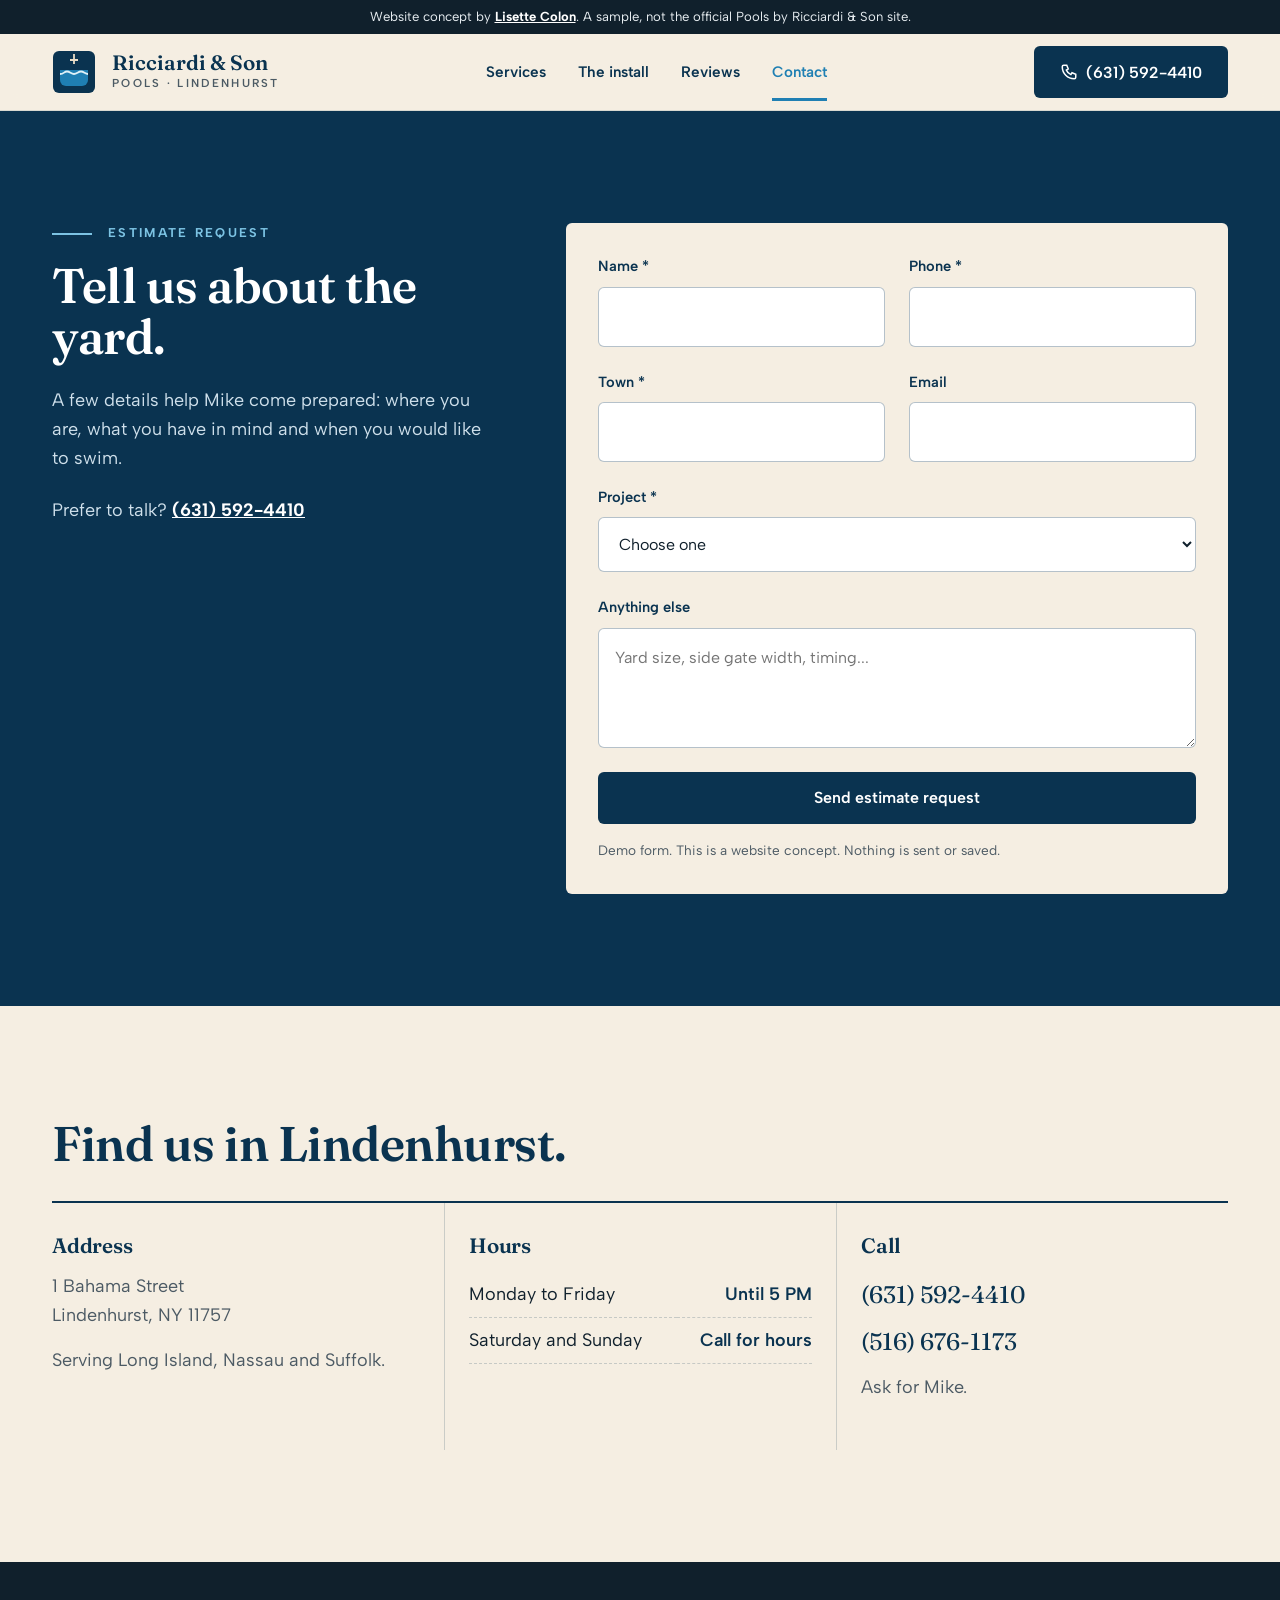
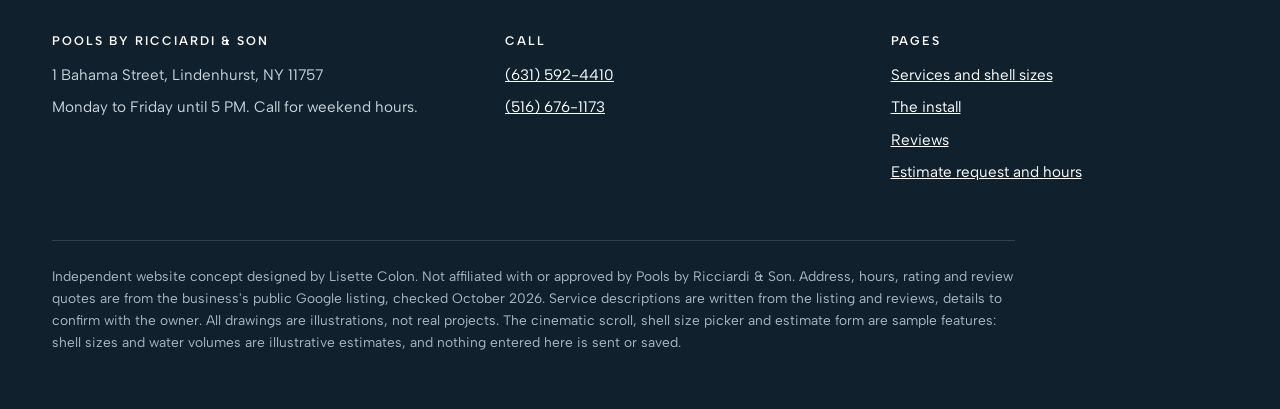
==== contact.html @ 83c2dae8 "Split Ricciardi concept into five pages Home (hero, at-a-glance, overview links, estimate CTA), Serv" ====
<!doctype html>
<html lang="en">
<head>
<meta charset="utf-8">
<meta name="viewport" content="width=device-width, initial-scale=1">
<title>Estimate request and hours | Pools by Ricciardi &amp; Son (concept)</title>
<meta name="description" content="Website concept for Pools by Ricciardi & Son of Lindenhurst, NY: address, hours, phone numbers and a sample estimate request form.">
<meta name="robots" content="noindex">
<link rel="preconnect" href="https://fonts.googleapis.com">
<link rel="preconnect" href="https://fonts.gstatic.com" crossorigin>
<link href="https://fonts.googleapis.com/css2?family=Fraunces:opsz,wght@9..144,400;9..144,600;9..144,700&family=Albert+Sans:wght@400;500;600;700&display=swap" rel="stylesheet">
<link rel="stylesheet" href="styles.css">
</head>
<body>
<a class="skip" href="#main">Skip to content</a>
<div class="concept">Website concept by <a href="https://www.lisettecolon.com">Lisette Colon</a>. A sample, not the official Pools by Ricciardi &amp; Son site.</div>

<header class="site">
 <div class="wrap hd">
  <a class="brand" href="index.html" aria-label="Pools by Ricciardi and Son, home">
   <svg viewBox="0 0 44 44" aria-hidden="true"><rect x="1" y="1" width="42" height="42" rx="6" fill="#0a3350"/><path d="M8 20h28v10a6 6 0 0 1-6 6H14a6 6 0 0 1-6-6z" fill="#1f7fb3"/><path d="M8 24c4 0 4-2.5 7-2.5S19 24 22 24s4-2.5 7-2.5 4 2.5 7 2.5" stroke="#dff1f8" stroke-width="1.8" fill="none"/><path d="M22 4v10M18 10h8" stroke="#e9dcc6" stroke-width="1.8"/></svg>
   <span><b>Ricciardi &amp; Son</b><small>Pools &middot; Lindenhurst</small></span>
  </a>
  <nav id="nav" aria-label="Main">
   <ul>
    <li><a href="services.html">Services</a></li>
    <li><a href="install.html">The install</a></li>
    <li><a href="reviews.html">Reviews</a></li>
    <li><a href="contact.html" aria-current="page">Contact</a></li>
   </ul>
  </nav>
  <div class="hd-call">
   <a class="btn btn-deep" href="tel:+16315924410"><svg viewBox="0 0 24 24" fill="none" stroke="currentColor" stroke-width="2" aria-hidden="true"><path d="M5 3h4l2 5-2.5 1.5a11 11 0 0 0 6 6L16 13l5 2v4a2 2 0 0 1-2 2A16 16 0 0 1 3 5a2 2 0 0 1 2-2"/></svg>(631) 592-4410</a>
   <button class="menu-btn" aria-expanded="false" aria-controls="nav" aria-label="Menu"><span></span><span></span><span></span></button>
  </div>
 </div>
</header>

<main id="main">
<section class="contact" id="contact">
 <div class="wrap contact-grid">
  <div>
   <p class="eyebrow" style="color:var(--pool-l)">Estimate request</p>
   <h1>Tell us about the yard.</h1>
   <p class="lede">A few details help Mike come prepared: where you are, what you have in mind and when you would like to swim.</p>
   <p class="lede">Prefer to talk? <a href="tel:+16315924410" style="color:#fff;font-weight:700">(631) 592-4410</a></p>
  </div>
  <div>
   <form class="form" data-demo data-done="done1" novalidate>
    <div class="fgrid">
     <div class="field"><label for="f-name">Name *</label><input id="f-name" name="name" required autocomplete="name"><span class="msg">Please add your name.</span></div>
     <div class="field"><label for="f-phone">Phone *</label><input id="f-phone" name="phone" type="tel" required autocomplete="tel"><span class="msg">Please add a phone number.</span></div>
     <div class="field"><label for="f-town">Town *</label><input id="f-town" name="town" required><span class="msg">Which town is the yard in?</span></div>
     <div class="field"><label for="f-email">Email</label><input id="f-email" name="email" type="email" autocomplete="email"><span class="msg">That email looks incomplete.</span></div>
     <div class="field full"><label for="f-type">Project *</label><select id="f-type" name="type" required><option value="">Choose one</option><option>New in-ground fiberglass pool</option><option>Pool with spa</option><option>Spa</option><option>Something else</option></select><span class="msg">Please choose a project.</span></div>
     <div class="field full"><label for="f-msg">Anything else</label><textarea id="f-msg" name="msg" placeholder="Yard size, side gate width, timing..."></textarea></div>
    </div>
    <button class="btn btn-deep" type="submit" style="margin-top:var(--s4);width:100%">Send estimate request</button>
    <p class="demo-note">Demo form. This is a website concept. Nothing is sent or saved.</p>
   </form>
   <div class="done" id="done1" hidden tabindex="-1">
    <h3>Demo complete.</h3>
    <p>This is a website concept, so nothing was sent or saved. On the live site, this request would go straight to Ricciardi &amp; Son.</p>
    <button class="btn btn-deep restart" type="button">Start over</button>
   </div>
  </div>
 </div>
</section>

<section class="visit" id="visit">
 <div class="wrap">
  <h2>Find us in Lindenhurst.</h2>
  <div class="visit-grid">
   <div>
    <h3>Address</h3>
    <p>1 Bahama Street<br>Lindenhurst, NY 11757</p>
    <p>Serving Long Island, Nassau and Suffolk.</p>
   </div>
   <div>
    <h3>Hours</h3>
    <table class="hours"><tbody>
     <tr><td>Monday to Friday</td><td>Until 5 PM</td></tr>
     <tr><td>Saturday and Sunday</td><td>Call for hours</td></tr>
    </tbody></table>
   </div>
   <div>
    <h3>Call</h3>
    <a class="tel" href="tel:+16315924410">(631) 592-4410</a><br>
    <a class="tel" href="tel:+15166761173">(516) 676-1173</a>
    <p style="margin-top:var(--s2)">Ask for Mike.</p>
   </div>
  </div>
 </div>
</section>
</main>

<footer>
 <div class="wrap">
  <div class="ft">
   <div>
    <h4>Pools by Ricciardi &amp; Son</h4>
    <p>1 Bahama Street, Lindenhurst, NY 11757</p>
    <p>Monday to Friday until 5 PM. Call for weekend hours.</p>
   </div>
   <div>
    <h4>Call</h4>
    <p><a href="tel:+16315924410">(631) 592-4410</a></p>
    <p><a href="tel:+15166761173">(516) 676-1173</a></p>
   </div>
   <div>
    <h4>Pages</h4>
    <p><a href="services.html">Services and shell sizes</a></p>
    <p><a href="install.html">The install</a></p>
    <p><a href="reviews.html">Reviews</a></p>
    <p><a href="contact.html">Estimate request and hours</a></p>
   </div>
  </div>
  <p class="disc">Independent website concept designed by Lisette Colon. Not affiliated with or approved by Pools by Ricciardi &amp; Son. Address, hours, rating and review quotes are from the business's public Google listing, checked October 2026. Service descriptions are written from the listing and reviews, details to confirm with the owner. All drawings are illustrations, not real projects. The cinematic scroll, shell size picker and estimate form are sample features: shell sizes and water volumes are illustrative estimates, and nothing entered here is sent or saved.</p>
 </div>
</footer>
<a class="btn btn-deep sticky-call" href="tel:+16315924410">Call (631) 592-4410</a>
<script src="site.js"></script>
</body>
</html>
---- styles.css ----
:root{
 --deep:#0a3350;--deep-2:#0e4466;--pool:#1f7fb3;--pool-l:#7cc3e3;--foam:#dff1f8;
 --sand:#e9dcc6;--trav:#f5eee2;--trav-d:#d6c4a5;--stone:#8a7458;--ink:#10202c;--muted:#4c5a64;--white:#fff;
 --s1:4px;--s2:8px;--s3:16px;--s4:24px;--s5:32px;--s6:48px;--s7:72px;--s8:112px;
 --wrap:1240px;--r:6px;
 --serif:"Fraunces",Georgia,"Times New Roman",serif;--sans:"Albert Sans",system-ui,-apple-system,"Segoe UI",sans-serif;
}
*{box-sizing:border-box}
html{scroll-behavior:smooth}
body{margin:0;font-family:var(--sans);font-size:18px;line-height:1.6;color:var(--ink);background:var(--trav);-webkit-font-smoothing:antialiased;overflow-x:hidden}
a{color:inherit}
:focus-visible{outline:3px solid #f0a33a;outline-offset:3px;border-radius:2px}
h1,h2,h3,h4{font-family:var(--serif);font-style:normal;font-weight:600;line-height:1.05;margin:0;letter-spacing:-.01em}
em,i{font-style:normal}
p{margin:0 0 var(--s3)}
.wrap{max-width:var(--wrap);margin:0 auto;padding:0 var(--s5)}
.skip{position:absolute;left:-999px;top:0;background:#fff;padding:var(--s2) var(--s3);z-index:100}
.skip:focus{left:var(--s3);top:var(--s3)}
.eyebrow{font-size:.8rem;font-weight:700;letter-spacing:.18em;text-transform:uppercase;color:var(--pool);margin:0 0 var(--s3);display:flex;align-items:center;gap:var(--s3)}
.eyebrow::before{content:"";width:40px;height:2px;background:currentColor}
.btn{display:inline-flex;align-items:center;justify-content:center;gap:var(--s2);min-height:52px;padding:0 var(--s4);border-radius:var(--r);font:600 1rem var(--sans);text-decoration:none;border:2px solid transparent;cursor:pointer;transition:background .2s,color .2s,border-color .2s}
.btn-deep{background:var(--deep);color:#fff}.btn-deep:hover{background:var(--deep-2)}
.btn-ghost{border-color:var(--deep);color:var(--deep);background:transparent}.btn-ghost:hover{background:var(--deep);color:#fff}
.btn-sand{background:var(--sand);color:var(--deep)}.btn-sand:hover{background:#fff}
.btn svg{width:18px;height:18px}

/* concept bar */
.concept{background:var(--ink);color:#e8eef2;font-size:.82rem;text-align:center;padding:var(--s2) var(--s3);line-height:1.4}
.concept a{color:#fff;font-weight:700}

/* header */
header.site{position:sticky;top:0;z-index:50;background:rgba(245,238,226,.94);backdrop-filter:blur(8px);border-bottom:1px solid rgba(10,51,80,.12)}
.hd{display:flex;align-items:center;justify-content:space-between;gap:var(--s4);min-height:76px}
.brand{display:flex;align-items:center;gap:var(--s3);text-decoration:none;color:var(--deep)}
.brand svg{width:44px;height:44px;flex:none}
.brand b{font-family:var(--serif);font-weight:600;font-size:1.3rem;display:block;line-height:1.05}
.brand small{display:block;font-size:.72rem;letter-spacing:.2em;text-transform:uppercase;color:var(--muted);font-weight:600}
nav#nav ul{list-style:none;display:flex;gap:var(--s5);margin:0;padding:0}
nav#nav a{text-decoration:none;font-weight:600;font-size:.95rem;color:var(--deep);padding:var(--s3) 0;display:inline-block;min-height:44px}
nav#nav a:hover{color:var(--pool)}
.hd-call{display:flex;align-items:center;gap:var(--s3)}
.menu-btn{display:none;width:48px;height:48px;border:1.5px solid var(--deep);border-radius:var(--r);background:transparent;cursor:pointer;color:var(--deep)}
.menu-btn span{display:block;width:20px;height:2px;background:currentColor;margin:4px auto;transition:transform .2s}
.menu-btn[aria-expanded="true"] span:nth-child(1){transform:translateY(6px) rotate(45deg)}
.menu-btn[aria-expanded="true"] span:nth-child(2){opacity:0}
.menu-btn[aria-expanded="true"] span:nth-child(3){transform:translateY(-6px) rotate(-45deg)}

/* hero */
.hero{position:relative;padding:var(--s7) 0 0;overflow:hidden}
.hero-grid{display:grid;grid-template-columns:1.15fr .85fr;gap:var(--s6);align-items:end}
.hero h1{font-size:clamp(2.6rem,5.6vw,5.2rem);color:var(--deep);font-weight:600;letter-spacing:-.025em}
.hero h1 .lift{display:inline-block;color:var(--pool)}
.hero-side p{font-size:1.15rem;color:var(--muted);max-width:30em}
.hero-actions{display:flex;flex-wrap:wrap;gap:var(--s3);margin-top:var(--s4)}
.section-draw{margin-top:var(--s6);position:relative}
.section-draw svg{display:block;width:100%;height:auto}
.draw-cap{display:flex;justify-content:space-between;gap:var(--s4);flex-wrap:wrap;font-size:.8rem;letter-spacing:.14em;text-transform:uppercase;color:var(--muted);font-weight:600;padding:var(--s3) 0}
.wave-anim{animation:drift 7s ease-in-out infinite alternate}
@keyframes drift{from{transform:translateX(0)}to{transform:translateX(-40px)}}

/* proof */
.proof{background:var(--deep);color:#fff}
.proof .wrap{display:grid;grid-template-columns:auto 1fr 1fr 1fr;align-items:center;gap:var(--s5);padding-top:var(--s5);padding-bottom:var(--s5)}
.score{display:flex;align-items:baseline;gap:var(--s3)}
.score b{font-family:var(--serif);font-size:3.4rem;font-weight:600;line-height:1}
.stars{display:flex;gap:2px}
.stars svg{width:18px;height:18px}
.proof-item{border-left:1px solid rgba(255,255,255,.22);padding-left:var(--s4)}
.proof-item b{display:block;font-family:var(--serif);font-size:1.35rem;font-weight:600}
.proof-item span{font-size:.92rem;color:#c5d9e6}

/* services spec */
.spec{padding:var(--s8) 0}
.spec-grid{display:grid;grid-template-columns:.8fr 1.2fr;gap:var(--s7)}
.spec-head{position:sticky;top:120px;align-self:start}
.spec-head h1,.spec-head h2{font-size:clamp(2.2rem,3.8vw,3.4rem);color:var(--deep)}
.spec-head p{margin-top:var(--s4);color:var(--muted)}
.rows{border-top:2px solid var(--deep)}
.row{display:grid;grid-template-columns:72px 1fr;gap:var(--s4);padding:var(--s5) 0;border-bottom:1px solid rgba(10,51,80,.18)}
.row .n{font-family:var(--serif);font-size:2rem;color:var(--pool);line-height:1}
.row h3{font-size:1.7rem;color:var(--deep);margin-bottom:var(--s2)}
.row p{color:var(--muted);margin:0}
.tagline{display:inline-block;margin-top:var(--s3);font-size:.78rem;font-weight:700;letter-spacing:.14em;text-transform:uppercase;color:var(--stone)}
.row dl{display:grid;grid-template-columns:repeat(3,1fr);gap:var(--s3);margin:var(--s4) 0 0}
.row dt{font-size:.74rem;letter-spacing:.14em;text-transform:uppercase;color:var(--muted);font-weight:700}
.row dd{margin:var(--s1) 0 0;font-weight:600;color:var(--deep)}

/* add-on cinematic */
.addon{background:var(--deep);color:#fff;position:relative}
.addon-intro{padding:var(--s8) 0 var(--s6)}
.addon-intro .eyebrow{color:var(--pool-l)}
.addon-top{display:grid;grid-template-columns:1.2fr .8fr;gap:var(--s6);align-items:start}
.addon h1,.addon h2{font-size:clamp(2.2rem,4vw,3.6rem)}
.addon-intro p{color:#cfe0eb}
.price-card{border:1px solid rgba(255,255,255,.25);border-radius:var(--r);padding:var(--s5)}
.price-card .price{font-family:var(--serif);font-size:2.6rem;line-height:1}
.price-card .price small{font-family:var(--sans);font-size:.9rem;color:#cfe0eb;margin-left:var(--s2)}
.price-card ul{margin:var(--s4) 0 0;padding:0;list-style:none}
.price-card li{padding:var(--s2) 0 var(--s2) var(--s5);position:relative;color:#e6eff5;border-top:1px solid rgba(255,255,255,.1)}
.price-card li::before{content:"";position:absolute;left:0;top:19px;width:16px;height:2px;background:var(--pool-l)}
.sample-note{margin-top:var(--s4);font-size:.88rem;color:#b9d3e3;border-left:3px solid #f0a33a;padding-left:var(--s3)}
.cine-track{height:280vh;position:relative}
.cine-stage{position:sticky;top:76px;height:calc(100vh - 76px);min-height:520px;display:flex;flex-direction:column;justify-content:center;padding:var(--s4) 0}
.cine-stage svg{width:100%;height:auto;max-height:calc(100vh - 210px);display:block}
.cine-ui{display:grid;grid-template-columns:1fr auto;gap:var(--s4);align-items:center;margin-top:var(--s4)}
.chapters{display:grid;grid-template-columns:repeat(4,1fr);gap:var(--s2);list-style:none;margin:0;padding:0}
.chapters li{border-top:3px solid rgba(255,255,255,.2);padding-top:var(--s2);font-size:.85rem;color:#9fbdd0;transition:color .3s,border-color .3s}
.chapters li b{display:block;font-family:var(--serif);font-size:1.1rem;color:inherit;font-weight:600}
.chapters li.on{border-color:var(--pool-l);color:#fff}
.scrub{display:flex;align-items:center;gap:var(--s3);font-size:.85rem;color:#cfe0eb}
.scrub input{width:180px;accent-color:var(--pool-l);height:44px}
.reduced .cine-track{height:auto}
.reduced .cine-stage{position:relative;top:0;height:auto}

/* tool */
.tool{padding:var(--s8) 0;background:var(--trav)}
.tool-grid{display:grid;grid-template-columns:.9fr 1.1fr;gap:var(--s6);align-items:start}
.tool h1,.tool h2{font-size:clamp(2.2rem,3.8vw,3.4rem);color:var(--deep)}
.tool-lede{color:var(--muted);margin-top:var(--s3)}
fieldset{border:0;padding:0;margin:var(--s5) 0 0}
legend{font-size:.78rem;font-weight:700;letter-spacing:.14em;text-transform:uppercase;color:var(--muted);margin-bottom:var(--s3);padding:0}
.shapes{display:grid;grid-template-columns:repeat(2,1fr);gap:var(--s2)}
.shapes label{position:relative;display:flex;align-items:center;gap:var(--s3);min-height:64px;padding:var(--s2) var(--s3);border:1.5px solid rgba(10,51,80,.25);border-radius:var(--r);cursor:pointer;background:#fff;font-weight:600;color:var(--deep)}
.shapes input{position:absolute;opacity:0;pointer-events:none}
.shapes svg{width:44px;height:28px;flex:none}
.shapes label:has(input:checked){border-color:var(--deep);box-shadow:inset 0 0 0 1.5px var(--deep);background:var(--foam)}
.shapes label:has(input:focus-visible){outline:3px solid #f0a33a;outline-offset:2px}
.len-row{display:flex;align-items:center;gap:var(--s4)}
.len-row input{flex:1;accent-color:var(--deep);height:44px}
.len-row output{font-family:var(--serif);font-size:2rem;color:var(--deep);min-width:4.2ch;text-align:right}
.plan-card{background:#fff;border-radius:var(--r);border:1px solid rgba(10,51,80,.15);padding:var(--s4);box-shadow:0 30px 60px -40px rgba(10,51,80,.5)}
.plan-card svg{width:100%;height:auto;display:block}
.stats{display:grid;grid-template-columns:repeat(3,1fr);border-top:1px solid rgba(10,51,80,.15);margin-top:var(--s3)}
.stats div{padding:var(--s3) var(--s3) 0 0}
.stats dt{font-size:.74rem;letter-spacing:.14em;text-transform:uppercase;font-weight:700;color:var(--muted)}
.stats dd{margin:var(--s1) 0 0;font-family:var(--serif);font-size:1.6rem;color:var(--deep);line-height:1.1}
.est{font-size:.88rem;color:var(--muted);margin-top:var(--s4);padding:var(--s3);background:var(--trav);border-radius:var(--r)}
.sample-tag{display:inline-block;font-size:.72rem;font-weight:700;letter-spacing:.14em;text-transform:uppercase;color:var(--stone);border:1px solid var(--trav-d);padding:var(--s1) var(--s2);border-radius:3px;margin-bottom:var(--s3)}

/* reviews */
.reviews{background:var(--sand);padding:var(--s8) 0;position:relative;overflow:hidden}
.reviews-grid{display:grid;grid-template-columns:1.3fr .7fr;gap:var(--s6);align-items:end}
.big-quote{font-family:var(--serif);font-size:clamp(1.8rem,3.2vw,2.8rem);line-height:1.2;color:var(--deep);margin:0;font-weight:400}
.big-quote::before{content:"\201C";display:block;font-size:6rem;line-height:.6;color:var(--pool);height:.45em}
figcaption{margin-top:var(--s4);font-weight:600;color:var(--muted);font-size:.95rem}
.side-quotes{display:grid;gap:var(--s4)}
.side-quotes figure{margin:0;background:var(--trav);padding:var(--s4);border-radius:var(--r);border-left:4px solid var(--pool)}
.side-quotes blockquote{margin:0;font-family:var(--serif);font-size:1.2rem;line-height:1.35;color:var(--deep)}
.side-quotes figcaption{margin-top:var(--s3)}

/* visit */
.visit{padding:var(--s8) 0;background:var(--trav)}
.visit-grid{display:grid;grid-template-columns:repeat(3,1fr);border-top:2px solid var(--deep)}
.visit-grid > div{padding:var(--s5) var(--s4) var(--s5) 0}
.visit-grid > div + div{border-left:1px solid rgba(10,51,80,.18);padding-left:var(--s4)}
.visit h1,.visit h2{font-size:clamp(2.2rem,3.8vw,3.4rem);color:var(--deep);margin-bottom:var(--s5)}
.visit h3{font-size:1.3rem;color:var(--deep);margin-bottom:var(--s3)}
.visit p{color:var(--muted)}
.hours{width:100%;border-collapse:collapse}
.hours td{padding:var(--s2) 0;border-bottom:1px dashed rgba(10,51,80,.2)}
.hours td:last-child{text-align:right;font-weight:600;color:var(--deep)}
.tel{font-family:var(--serif);font-size:1.5rem;color:var(--deep);text-decoration:none;display:inline-block;min-height:44px;padding:var(--s1) 0}
.tel:hover{color:var(--pool)}

/* contact */
.contact{background:var(--deep);color:#fff;padding:var(--s8) 0}
.contact-grid{display:grid;grid-template-columns:.8fr 1.2fr;gap:var(--s7)}
.contact h1,.contact h2{font-size:clamp(2.2rem,3.8vw,3.4rem)}
.contact .lede{color:#cfe0eb;margin-top:var(--s4)}
.form{background:var(--trav);color:var(--ink);border-radius:var(--r);padding:var(--s5)}
.fgrid{display:grid;grid-template-columns:1fr 1fr;gap:var(--s4)}
.field{display:flex;flex-direction:column;gap:var(--s2)}
.field.full{grid-column:1/-1}
.field label{font-weight:600;font-size:.92rem;color:var(--deep)}
.field input,.field select,.field textarea{font:inherit;font-size:1rem;padding:var(--s3);min-height:52px;border:1.5px solid rgba(10,51,80,.3);border-radius:var(--r);background:#fff;color:var(--ink)}
.field textarea{min-height:120px;resize:vertical}
.field input:focus,.field select:focus,.field textarea:focus{border-color:var(--deep);outline:none;box-shadow:0 0 0 3px rgba(31,127,179,.25)}
.field .msg{display:none;color:#a3271b;font-size:.85rem;font-weight:600}
.field.err input,.field.err select,.field.err textarea{border-color:#a3271b}
.field.err .msg{display:block}
.demo-note{font-size:.85rem;color:var(--muted);margin:var(--s3) 0 0}
.done{background:var(--trav);color:var(--ink);border-radius:var(--r);padding:var(--s6) var(--s5)}
.done h3{font-size:2rem;color:var(--deep);margin-bottom:var(--s3)}
.done:focus{outline:none}

/* footer */
footer{background:var(--ink);color:#c9d4dc;padding:var(--s7) 0 var(--s6);font-size:.95rem}
.ft{display:grid;grid-template-columns:1.2fr 1fr 1fr;gap:var(--s6)}
footer h4{font-family:var(--sans);font-size:.78rem;letter-spacing:.16em;text-transform:uppercase;color:#fff;margin-bottom:var(--s3)}
footer a{color:#fff}
footer p{margin:0 0 var(--s2)}
.disc{margin-top:var(--s6);padding-top:var(--s4);border-top:1px solid rgba(255,255,255,.15);font-size:.86rem;color:#a9b8c3;max-width:70em}
.sticky-call{display:none}

@media (max-width:1024px){
 .hero-grid,.spec-grid,.tool-grid,.addon-top,.contact-grid,.reviews-grid{grid-template-columns:1fr}
 .spec-head{position:static}
 .proof .wrap{grid-template-columns:1fr 1fr}
 .proof-item:nth-child(3){border-left:0;padding-left:0}
}
@media (max-width:900px){
 nav#nav{position:absolute;left:0;right:0;top:100%;background:var(--trav);border-bottom:1px solid rgba(10,51,80,.15);display:none}
 nav#nav.open{display:block}
 nav#nav ul{flex-direction:column;gap:0;padding:var(--s2) var(--s5) var(--s4)}
 nav#nav a{display:block;padding:var(--s3) 0;border-bottom:1px solid rgba(10,51,80,.1)}
 .menu-btn{display:block}
 .visit-grid{grid-template-columns:1fr}
 .visit-grid > div + div{border-left:0;padding-left:0;border-top:1px solid rgba(10,51,80,.18)}
 .ft{grid-template-columns:1fr}
}
@media (max-width:640px){
 body{font-size:17px}
 .wrap{padding:0 var(--s3)}
 .hd-call .btn{display:none}
 .hero{padding-top:var(--s6)}
 .proof .wrap{grid-template-columns:1fr;gap:var(--s4)}
 .proof-item{border-left:0;padding-left:0;border-top:1px solid rgba(255,255,255,.2);padding-top:var(--s3)}
 .row{grid-template-columns:1fr;gap:var(--s2)}
 .row dl{grid-template-columns:1fr 1fr}
 .chapters{grid-template-columns:1fr 1fr}
 .cine-ui{grid-template-columns:1fr}
 .scrub input{flex:1;width:auto}
 .fgrid{grid-template-columns:1fr}
 .form{padding:var(--s4)}
 .stats{grid-template-columns:1fr 1fr}
 .shapes{grid-template-columns:1fr}
 .sticky-call{display:flex;position:fixed;left:var(--s3);right:var(--s3);bottom:var(--s3);z-index:60;min-height:56px;box-shadow:0 10px 30px rgba(0,0,0,.3)}
 footer{padding-bottom:112px}
 .draw-cap{font-size:.7rem}
 .section-draw{overflow:hidden}
 .section-draw svg{width:190%;max-width:none;margin-left:-50%}
 .cine-track{height:220vh}
 .row dl{grid-template-columns:repeat(3,1fr)}
 .row dd{font-size:.92rem}
}
/* multi-page additions */
nav#nav a[aria-current="page"]{color:var(--pool);box-shadow:inset 0 -3px 0 var(--pool)}
.reviews h1{font-size:clamp(2.2rem,3.8vw,3.4rem);color:var(--deep);margin-bottom:var(--s5);max-width:16em}
.next{padding:var(--s6) 0;border-top:1px solid rgba(10,51,80,.15);background:var(--trav)}
.next .wrap{display:flex;flex-wrap:wrap;align-items:center;justify-content:space-between;gap:var(--s4)}
.next p{margin:0;font-family:var(--serif);font-size:clamp(1.4rem,2.4vw,1.9rem);color:var(--deep);line-height:1.2}
.next-actions{display:flex;flex-wrap:wrap;gap:var(--s3)}
.guide{padding:var(--s8) 0}
.guide-grid{display:grid;grid-template-columns:.8fr 1.2fr;gap:var(--s7)}
.guide h2{font-size:clamp(2.2rem,3.8vw,3.4rem);color:var(--deep)}
.guide-head p{margin-top:var(--s4);color:var(--muted)}
.guide .row{text-decoration:none;color:inherit;transition:background .2s}
.guide .row:hover h3{color:var(--pool)}
.guide .go{display:inline-flex;align-items:center;gap:var(--s2);margin-top:var(--s3);font-weight:700;font-size:.95rem;color:var(--deep)}
.guide .go svg{width:18px;height:18px;transition:transform .2s}
.guide .row:hover .go svg{transform:translateX(4px)}
.cta{background:var(--deep);color:#fff;padding:var(--s8) 0}
.cta-grid{display:grid;grid-template-columns:1.2fr .8fr;gap:var(--s6);align-items:end}
.cta h2{font-size:clamp(2.2rem,3.8vw,3.4rem)}
.cta p{color:#cfe0eb;margin:var(--s4) 0 0;max-width:32em}
.cta .eyebrow{color:var(--pool-l)}
.cta-actions{display:flex;flex-wrap:wrap;gap:var(--s3)}
.btn-line{border-color:rgba(255,255,255,.6);color:#fff;background:transparent}.btn-line:hover{background:#fff;color:var(--deep)}
@media (max-width:1024px){.guide-grid,.cta-grid{grid-template-columns:1fr}}
@media (max-width:640px){.cta-actions .btn,.next-actions .btn{flex:1 1 100%}}
@media (prefers-reduced-motion:reduce){
 html{scroll-behavior:auto}
 *,*::before,*::after{animation:none!important;transition:none!important}
}
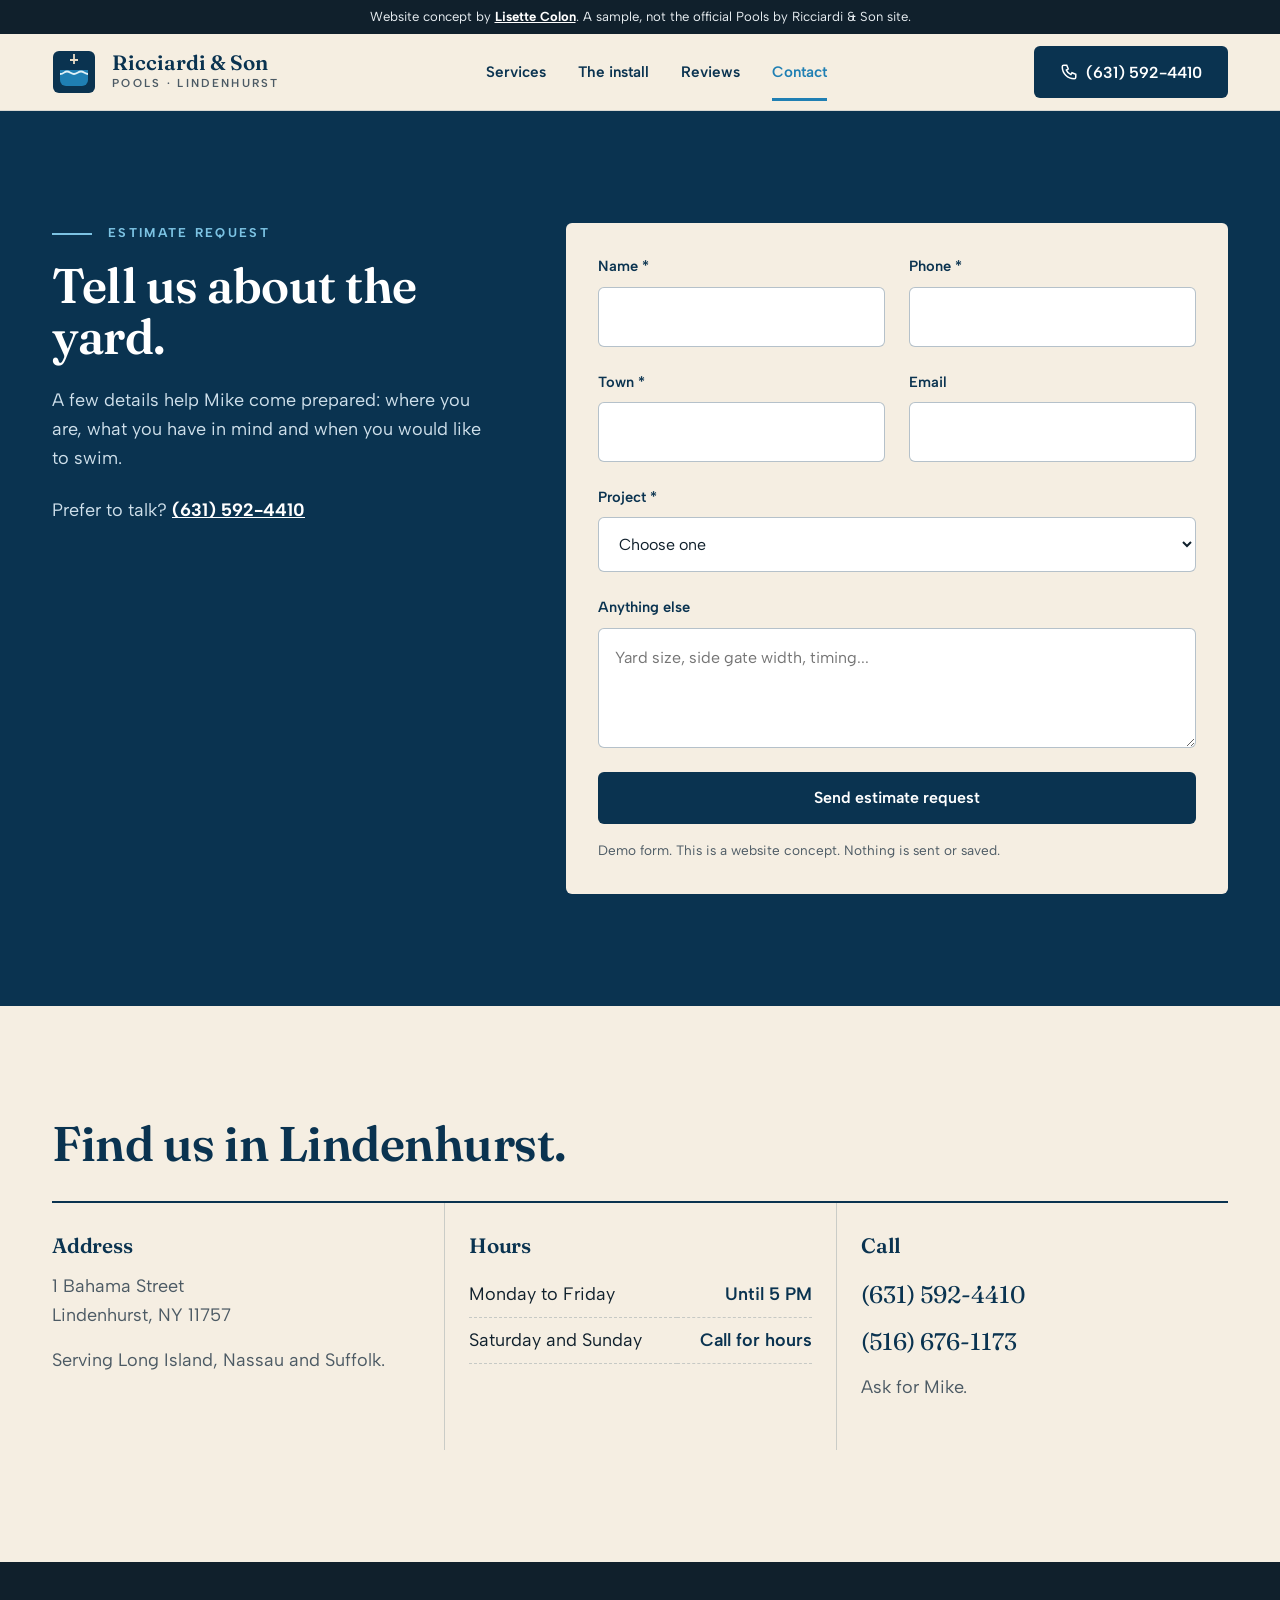
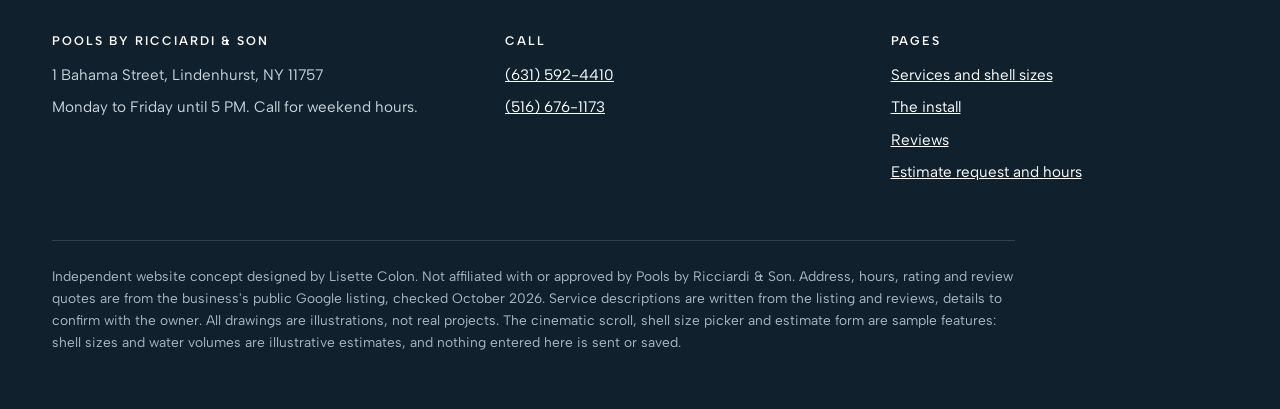
==== commit 75241adf: "Sticky navigation, section offsets, active section and accessible mobile menu Co-Authored-By: Claude" ====
--- a/contact.html
+++ b/contact.html
@@ -15,23 +15,24 @@
 <a class="skip" href="#main">Skip to content</a>
 <div class="concept">Website concept by <a href="https://www.lisettecolon.com">Lisette Colon</a>. A sample, not the official Pools by Ricciardi &amp; Son site.</div>
 
-<header class="site">
+<header class="site" data-nav-header>
  <div class="wrap hd">
   <a class="brand" href="index.html" aria-label="Pools by Ricciardi and Son, home">
    <svg viewBox="0 0 44 44" aria-hidden="true"><rect x="1" y="1" width="42" height="42" rx="6" fill="#0a3350"/><path d="M8 20h28v10a6 6 0 0 1-6 6H14a6 6 0 0 1-6-6z" fill="#1f7fb3"/><path d="M8 24c4 0 4-2.5 7-2.5S19 24 22 24s4-2.5 7-2.5 4 2.5 7 2.5" stroke="#dff1f8" stroke-width="1.8" fill="none"/><path d="M22 4v10M18 10h8" stroke="#e9dcc6" stroke-width="1.8"/></svg>
    <span><b>Ricciardi &amp; Son</b><small>Pools &middot; Lindenhurst</small></span>
   </a>
-  <nav id="nav" aria-label="Main">
+  <nav id="nav" aria-label="Main" data-nav-menu>
    <ul>
     <li><a href="services.html">Services</a></li>
     <li><a href="install.html">The install</a></li>
     <li><a href="reviews.html">Reviews</a></li>
     <li><a href="contact.html" aria-current="page">Contact</a></li>
+    <li class="nav-cta"><a class="btn btn-deep" href="tel:+16315924410">Call (631) 592-4410</a></li>
    </ul>
   </nav>
   <div class="hd-call">
    <a class="btn btn-deep" href="tel:+16315924410"><svg viewBox="0 0 24 24" fill="none" stroke="currentColor" stroke-width="2" aria-hidden="true"><path d="M5 3h4l2 5-2.5 1.5a11 11 0 0 0 6 6L16 13l5 2v4a2 2 0 0 1-2 2A16 16 0 0 1 3 5a2 2 0 0 1 2-2"/></svg>(631) 592-4410</a>
-   <button class="menu-btn" aria-expanded="false" aria-controls="nav" aria-label="Menu"><span></span><span></span><span></span></button>
+   <button class="menu-btn" type="button" aria-expanded="false" aria-controls="nav" data-nav-toggle><i aria-hidden="true"><span></span><span></span><span></span></i><b>Menu</b></button>
   </div>
  </div>
 </header>
@@ -120,5 +121,43 @@
 </footer>
 <a class="btn btn-deep sticky-call" href="tel:+16315924410">Call (631) 592-4410</a>
 <script src="site.js"></script>
+<!-- navkit: sticky-nav helpers (anchor offset, active section, menu keyboard). Insert once, right before </body>. -->
+<style data-navkit>
+[id]{scroll-margin-top:calc(var(--hh,80px) + 14px)}
+[data-nav-header] a[aria-current="true"],[data-nav-menu] a[aria-current="true"]{text-decoration:underline;text-decoration-thickness:2px;text-underline-offset:6px}
+</style>
+<script data-navkit>
+(function(){
+  var d=document.documentElement;
+  var hdr=document.querySelector('[data-nav-header]')||document.querySelector('header');
+  if(!hdr)return;hdr.setAttribute('data-nav-header','');
+  var setH=function(){var r=hdr.getBoundingClientRect();var pos=getComputedStyle(hdr).position;d.style.setProperty('--hh',((pos==='sticky'||pos==='fixed')?Math.round(r.height):0)+'px')};
+  setH();addEventListener('resize',setH);addEventListener('load',setH);if(document.fonts&&document.fonts.ready)document.fonts.ready.then(setH);
+  // menu: toggle button + panel
+  var tog=hdr.querySelector('[data-nav-toggle]')||hdr.querySelector('button[aria-controls]')||[].slice.call(hdr.querySelectorAll('button')).filter(function(b){return /menu|nav|burger/i.test((b.getAttribute('aria-label')||'')+' '+b.className+' '+b.textContent)})[0];
+  var menu=document.querySelector('[data-nav-menu]')||(tog&&tog.getAttribute('aria-controls')&&document.getElementById(tog.getAttribute('aria-controls')));
+  if(menu)menu.setAttribute('data-nav-menu','');
+  if(tog){
+    if(!tog.hasAttribute('aria-expanded'))tog.setAttribute('aria-expanded','false');
+    tog.addEventListener('click',function(){setTimeout(function(){var o=tog.getAttribute('aria-expanded')==='true';if(o&&menu){var f=menu.querySelector('a,button');if(f)f.focus({preventScroll:true})}},30)});
+    document.addEventListener('keydown',function(e){if(e.key==='Escape'&&tog.getAttribute('aria-expanded')==='true'){tog.click();tog.focus()}});
+    if(menu)[].slice.call(menu.querySelectorAll('a[href^="#"]')).forEach(function(a){a.addEventListener('click',function(){setTimeout(function(){if(tog.getAttribute('aria-expanded')==='true')tog.click()},0)})});
+  }
+  // active section (stable: last linked section whose top passed just below the header)
+  var links=[].slice.call(document.querySelectorAll('[data-nav-header] a[href^="#"],[data-nav-menu] a[href^="#"]')).filter(function(a){var h=a.getAttribute('href');return h.length>1&&h!=='#top'&&document.getElementById(h.slice(1))});
+  if(links.length){
+    var ids=[];links.forEach(function(a){var id=a.getAttribute('href').slice(1);if(ids.indexOf(id)<0)ids.push(id)});
+    ids.sort(function(a,b){return document.getElementById(a).compareDocumentPosition(document.getElementById(b))&2?1:-1});
+    var cur=null,tk=false;
+    var upd=function(){tk=false;var hh=parseFloat(getComputedStyle(d).getPropertyValue('--hh'))||0;var line=hh+Math.min(160,innerHeight*.25),pick=null;
+      ids.forEach(function(id){if(document.getElementById(id).getBoundingClientRect().top<=line)pick=id});
+      if(Math.ceil(scrollY+innerHeight)>=d.scrollHeight-2)pick=ids[ids.length-1];
+      if(pick===cur)return;cur=pick;links.forEach(function(a){if(a.getAttribute('href')==='#'+pick)a.setAttribute('aria-current','true');else a.removeAttribute('aria-current')})};
+    addEventListener('scroll',function(){if(!tk){tk=true;requestAnimationFrame(upd)}},{passive:true});addEventListener('resize',upd);upd();
+  }
+  // direct links: re-align after layout settles
+  if(location.hash.length>1){var t=document.getElementById(decodeURIComponent(location.hash.slice(1)));if(t)addEventListener('load',function(){setH();t.scrollIntoView({block:'start'})})}
+})();
+</script>
 </body>
 </html>
--- a/styles.css
+++ b/styles.css
@@ -29,7 +29,7 @@
 .concept a{color:#fff;font-weight:700}
 
 /* header */
-header.site{position:sticky;top:0;z-index:50;background:rgba(245,238,226,.94);backdrop-filter:blur(8px);border-bottom:1px solid rgba(10,51,80,.12)}
+header.site{position:sticky;top:0;z-index:50;background:rgba(245,238,226,.97);backdrop-filter:blur(8px);border-bottom:1px solid rgba(10,51,80,.12)}
 .hd{display:flex;align-items:center;justify-content:space-between;gap:var(--s4);min-height:76px}
 .brand{display:flex;align-items:center;gap:var(--s3);text-decoration:none;color:var(--deep)}
 .brand svg{width:44px;height:44px;flex:none}
@@ -39,8 +39,10 @@
 nav#nav a{text-decoration:none;font-weight:600;font-size:.95rem;color:var(--deep);padding:var(--s3) 0;display:inline-block;min-height:44px}
 nav#nav a:hover{color:var(--pool)}
 .hd-call{display:flex;align-items:center;gap:var(--s3)}
-.menu-btn{display:none;width:48px;height:48px;border:1.5px solid var(--deep);border-radius:var(--r);background:transparent;cursor:pointer;color:var(--deep)}
+.menu-btn{display:none;height:48px;padding:0 var(--s3) 0 12px;border:1.5px solid var(--deep);border-radius:var(--r);background:transparent;cursor:pointer;color:var(--deep);font:600 .95rem/1 var(--sans);align-items:center;gap:8px}
+.menu-btn i{display:block;width:20px}.menu-btn b{font-weight:600}
 .menu-btn span{display:block;width:20px;height:2px;background:currentColor;margin:4px auto;transition:transform .2s}
+nav#nav li.nav-cta{display:none}
 .menu-btn[aria-expanded="true"] span:nth-child(1){transform:translateY(6px) rotate(45deg)}
 .menu-btn[aria-expanded="true"] span:nth-child(2){opacity:0}
 .menu-btn[aria-expanded="true"] span:nth-child(3){transform:translateY(-6px) rotate(-45deg)}
@@ -203,7 +205,10 @@
  nav#nav.open{display:block}
  nav#nav ul{flex-direction:column;gap:0;padding:var(--s2) var(--s5) var(--s4)}
  nav#nav a{display:block;padding:var(--s3) 0;border-bottom:1px solid rgba(10,51,80,.1)}
- .menu-btn{display:block}
+ .menu-btn{display:inline-flex}
+ nav#nav{max-height:calc(100dvh - var(--hh,77px));overflow:auto}
+ nav#nav li.nav-cta{display:block;padding-top:var(--s4)}
+ nav#nav li.nav-cta a{display:flex;justify-content:center;border-bottom:0;color:#fff}
  .visit-grid{grid-template-columns:1fr}
  .visit-grid > div + div{border-left:0;padding-left:0;border-top:1px solid rgba(10,51,80,.18)}
  .ft{grid-template-columns:1fr}
@@ -212,6 +217,8 @@
  body{font-size:17px}
  .wrap{padding:0 var(--s3)}
  .hd-call .btn{display:none}
+ .hd{gap:var(--s2)}
+ .menu-btn{padding:0 10px;gap:6px}
  .hero{padding-top:var(--s6)}
  .proof .wrap{grid-template-columns:1fr;gap:var(--s4)}
  .proof-item{border-left:0;padding-left:0;border-top:1px solid rgba(255,255,255,.2);padding-top:var(--s3)}
@@ -235,6 +242,7 @@
 }
 /* multi-page additions */
 nav#nav a[aria-current="page"]{color:var(--pool);box-shadow:inset 0 -3px 0 var(--pool)}
+[data-nav-header] a[aria-current="true"]{text-decoration-color:var(--pool)}
 .reviews h1{font-size:clamp(2.2rem,3.8vw,3.4rem);color:var(--deep);margin-bottom:var(--s5);max-width:16em}
 .next{padding:var(--s6) 0;border-top:1px solid rgba(10,51,80,.15);background:var(--trav)}
 .next .wrap{display:flex;flex-wrap:wrap;align-items:center;justify-content:space-between;gap:var(--s4)}
